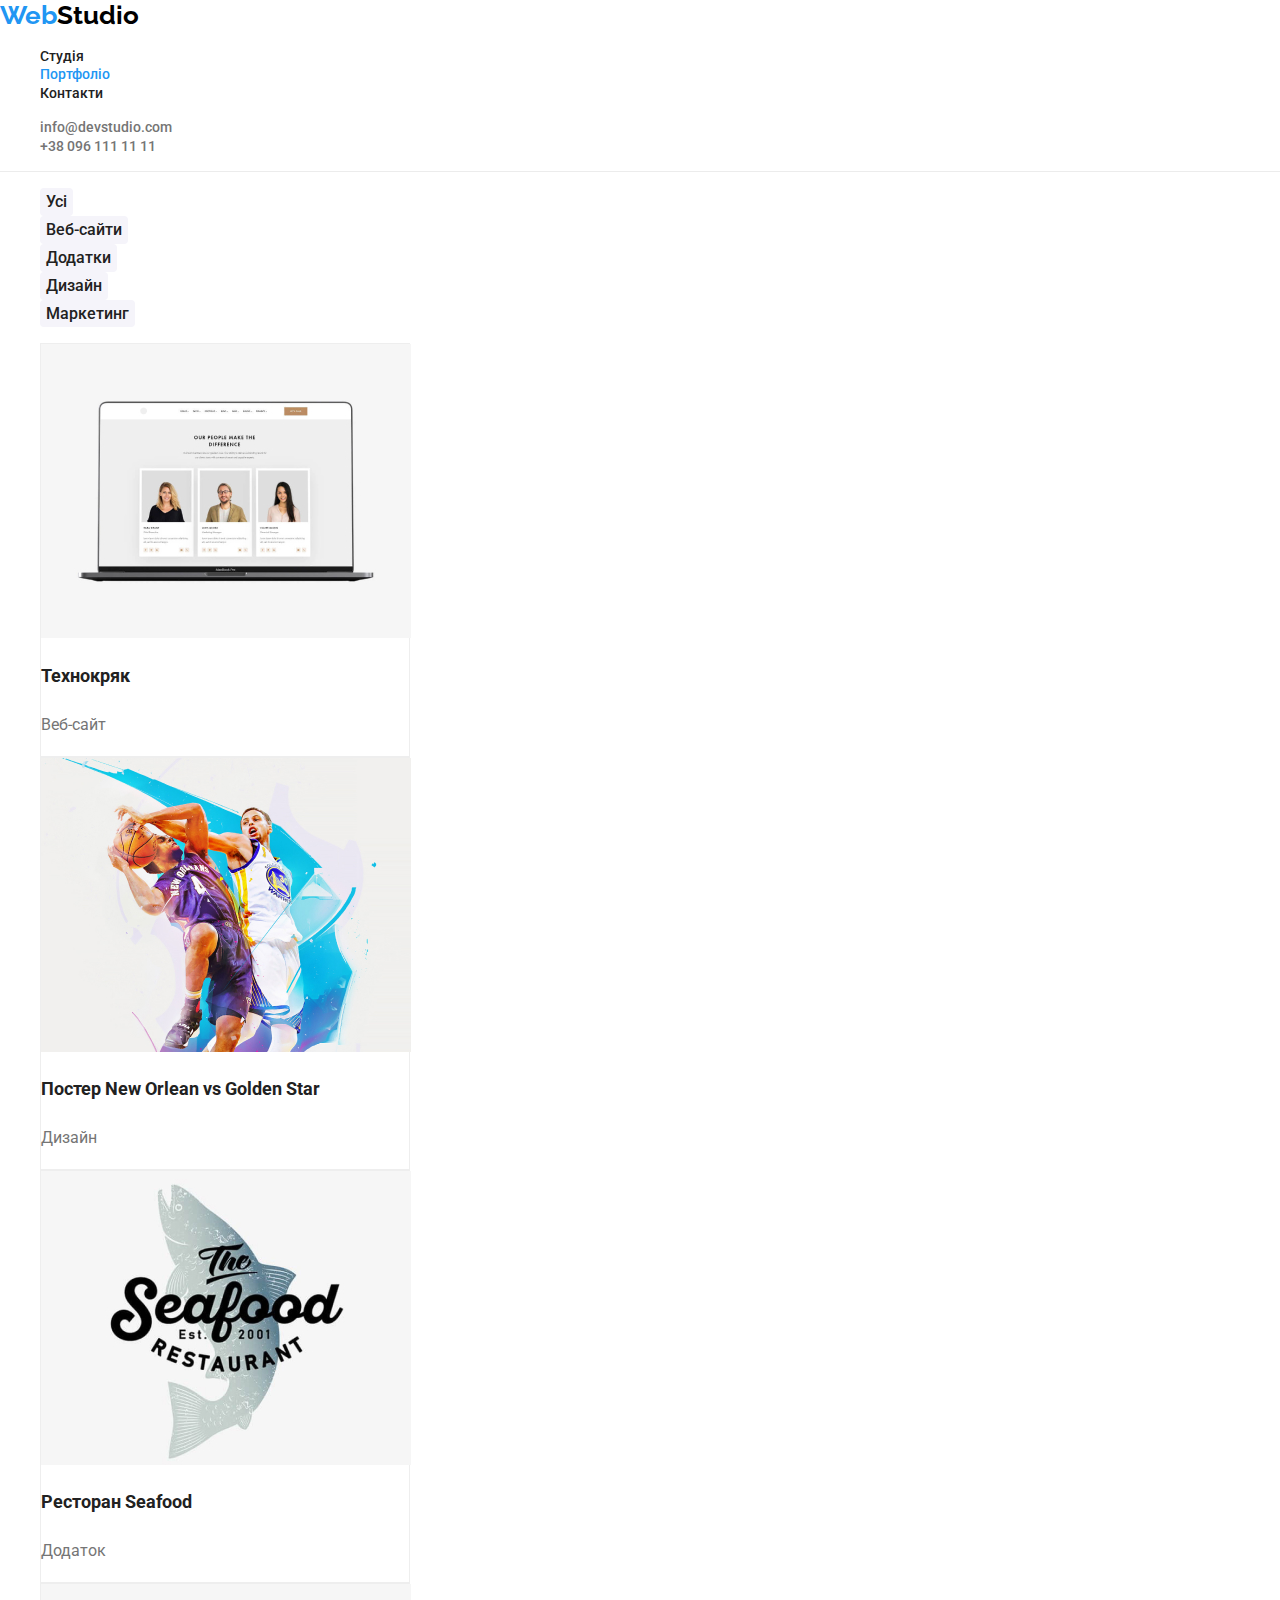
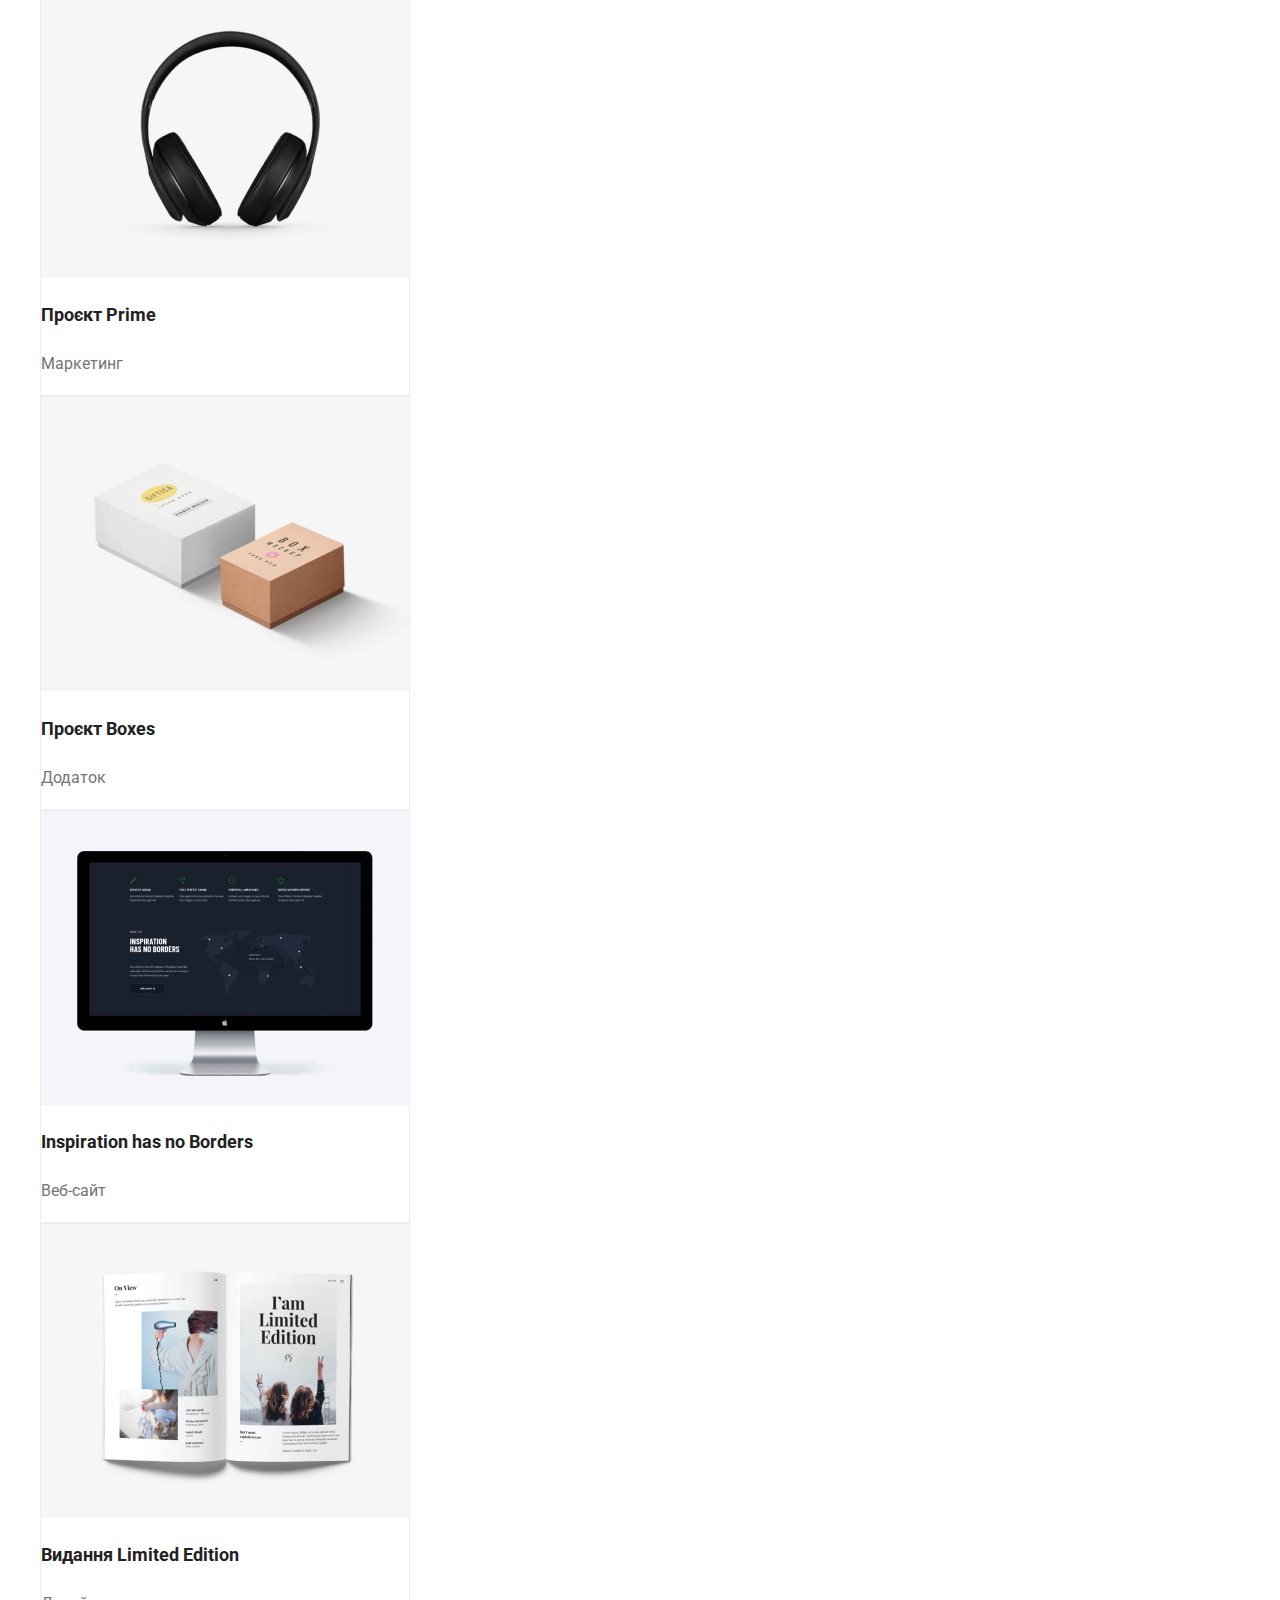
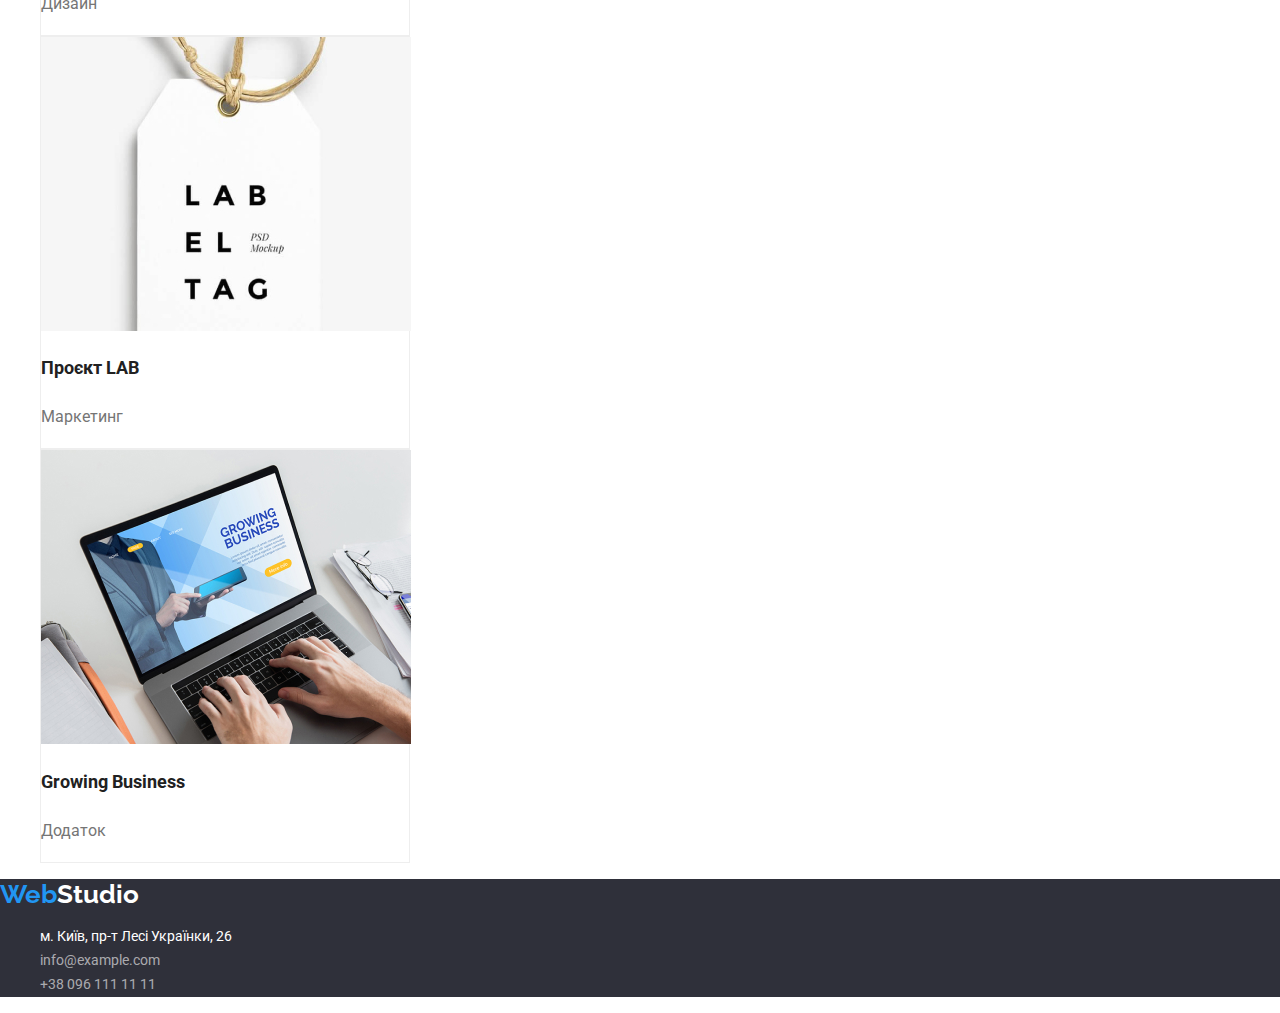
==== portfolio.html @ 89f5fe5b "Initial commit" ====
<!DOCTYPE html>
<html lang="en">
<head>
    <meta charset="UTF-8">
    <meta http-equiv="X-UA-Compatible" content="IE=edge">
    <meta name="viewport" content="width=device-width, initial-scale=1.0">
    <title>Домашня робота 2</title>

    <link rel="preconnect" href="https://fonts.googleapis.com">
    <link rel="preconnect" href="https://fonts.gstatic.com" crossorigin>
    <link href="https://fonts.googleapis.com/css2?family=Raleway:wght@700&family=Roboto:wght@400;500;700&display=swap" rel="stylesheet">

    <link rel="stylesheet" href="./css/normalize.css">

    <link rel="stylesheet" href="./css/portfolio.css">

</head>
<body class="page">
    <header class="header">
        <nav class="nav">
            <a href="" class="logo">Web<span class="logo-dot">Studio</span></a>
            <ul class="nav-site">
                <li><a href="./index.html" class="studio">Студія</a></li>
                <li><a href="./portfolio.html" class="portfolio">Портфоліо</a></li>
                <li><a href="" class="contacts">Контакти</a></li>
            </ul>
        </nav>
        <ul class="nav-address">
            <li><a href="mailto:info@devstudio.com" class="mail">info@devstudio.com</a></li>
            <li><a href="tel:+380961111111" class="tel">+38 096 111 11 11</a></li>

        </ul>
    </header>
    <main>
        <section class="section">
            <h1 hidden>Види робіт</h1>
         
            <ul class="ul-button">
                <li><button type="button" class="button">Усі</button></li>
                <li><button type="button" class="button">Веб-сайти</button></li>
                <li><button type="button" class="button">Додатки</button></li>
                <li><button type="button" class="button">Дизайн</button></li>
                <li><button type="button" class="button">Маркетинг</button></li>
            </ul>
         
            <ul class="ul-container">
                <li class="container">
                    <a href="" class="link">
                        <img src="./img/технокряк.jpg" alt="технокряк" width="370" class="img">
                        <h2 class="title">Технокряк</h2>
                    <p class="text">Веб-сайт</p>
                    </a>
                </li>          
                <li class="container">
                    <a href="" class="link">
                        <img src="./img/new-orlean-vs-golden-star.jpg" alt="new-orlean-vs-golden-star" width="370">
                  
                        <h2 class="title">Постер New Orlean vs Golden Star</h2>
                    <p class="text">Дизайн</p>
                    </a>
                </li>
                <li class="container">
                    <a href="" class="link">
                        <img src="./img/seafood.jpg" alt="seafood" width="370">
                   
                        <h2 class="title">Ресторан Seafood</h2>
                    <p class="text">Додаток</p>
                    </a>
                </li>
                <li class="container">
                    <a href="" class="link">
                        <img src="./img/prime.jpg" alt="prime" width="370">
                  
                    <h2 class="title">Проєкт Prime</h2>
                    <p class="text">Маркетинг</p>
                    </a>
                </li>
                <li class="container">
                    <a href="" class="link">
                        <img src="./img/boxes.jpg" alt="boxes" width="370">
                        <h2 class="title">Проєкт Boxes</h2>
                    <p class="text">Додаток</p>
                    </a>
                </li>
                <li class="container">
                   <a href="" class="link">
                    <img src="./img/inspiration-has-no-borders.jpg" alt="inspiration-has-no-borders" width="370">
                        <h2 class="title">Inspiration has no Borders</h2>
                    <p class="text">Веб-сайт</p>
                   </a>
                </li>
                <li class="container">
                   <a href="" class="link">
                    <img src="./img/limited-edition.jpg" alt="limited-edition" width="370">
                        <h2 class="title">Видання Limited Edition</h2>
                    <p class="text">Дизайн</p>
                   </a>
                </li>
                <li class="container">
                   <a href="" class="link">
                    <img src="./img/lab.jpg" alt="lab" width="370">
                        <h2 class="title">Проєкт LAB</h2>
                    <p class="text">Маркетинг</p>
                   </a>
                </li>
                <li class="container">
                    <a href="" class="link">
                        <img src="./img/growing-business.jpg" alt="growing-business" width="370">
                        <h2 class="title">Growing Business</h2>
                    <p class="text">Додаток</p>
                    </a>
                </li>
            </ul>
    
        </section>
    </main>
    <footer class="footer">
            <a href="" class="logo-footer">Web<span class="logo-footer-dot">Studio</span></a>
   
            <address class="address">
                <ul>
                    <li><a href="https://goo.gl/maps/e5FUdV91e4QYrAdC9" target="_blank" rel="noopener noreferrer" class="maps">м. Київ, пр-т Лесі Українки, 26</a></li>
                    <li><a href="mailto:info@example.com" class="mailto">info@example.com</a></li>
                    <li><a href="tel:+380961111111" class="tell">+38 096 111 11 11</a></li>
                </ul>
            </address>
      
    </footer>
    
</body>
</html>
---- css/portfolio.css ----
:root {
    --primary-color: #212121;
    --secondary-color: #757575;
    --accent-color: #2196F3;
    --white-color: #FFFFFF;
    --black-color: #000000;

    --main-font: 'Roboto', sans-serif;
    --secondary-font:  'Raleway', sans-serif;

    --title-size: 36px;
    --text-size: 16px;
}

ul {
    list-style: none;
}

* {
    box-sizing: border-box;
}

.page {
    color: var(--primary-color);
    font-family: var(--main-font);
    font-size: var(--text-size);
}
/* header */
.header {
    border-bottom: 1px solid #ECECEC;  
}

.logo {
    color: var(--accent-color);
    text-decoration: none;
    font-family: var(--secondary-font);
    font-weight: 700;
    font-size: 26px;
    line-height: 1.19;   
}
.logo-dot {
    color: var(--black-color);
}

.studio {
    color: var(--primary-color);
    text-decoration: none;
    font-weight: 500;
    font-size: 14px;
    line-height: 1.14;
    
}
.studio:hover,
.studio:focus {
    color: #2196F3;
}

.portfolio {
    color: var(--accent-color);
    text-decoration: none;
    font-weight: 500;
    font-size: 14px;
    line-height: 1.14;
   
}
.portfolio:hover,
.portfolio:focus {
    color: blue;
}
.contacts {
    color: var(--primary-color);
    text-decoration: none;
    font-weight: 500;
    font-size: 14px;
    line-height: 1.14;
}
.contacts:hover,
.contacts:focus {
    color: #2196F3;
}


.mail {
    color: var(--secondary-color);
    text-decoration: none;
    font-weight: 500;
    font-size: 14px;
    line-height: 1.14;
   
}
.mail:hover,
.mail:focus {
    color:#2196F3;
}
.tel {
    color: var(--secondary-color);
    text-decoration: none;
    font-weight: 500;
    font-size: 14px;
    line-height: 1.14;
}
.tel:hover,
.tel:focus {
    color: #2196F3;
}
/* main */
.button {
   border: none;
   border-radius: 4px;
   color: var(--primary-color);
   background-color: #F5F4FA;
   font-weight: 500;
    font-size: 16px;
    line-height: 1.62;
    cursor: pointer;   
}
.button:hover,
.button:focus {
    color: var(--white-color);
    background-color: var(--accent-color);
}

/* перенос на новый ряд flex-wrap: wrap; */
.container {
    border: 1px solid #EEEEEE;
    width: 370px;  
}

.link {
    text-decoration: none;
}
.img {
    width: 370px;
    height: 294px;
}
.title {
    color: var(--primary-color);
    font-weight: 700;
    font-size: 18px;
    line-height: 2;
}
.text {
    color: var(--secondary-color);
   
    line-height: 1.87;
}

/* footer */
.footer {
    background-color: #2F303A;   
}

.logo-footer {
    color: var(--accent-color);
    text-decoration: none;
    font-family: var(--secondary-font);
    font-weight: 700;
    font-size: 26px;
    line-height: 1.19;
}
.logo-footer-dot {
    color: var(--white-color);
}

.address {
    font-style: normal;
}
.maps {
    color: var(--white-color);
    text-decoration: none;
 
    font-size: 14px;
    line-height: 1.71;
}
.mailto {
    color:  rgba(255, 255, 255, 0.6);
    text-decoration: none;
   
    font-size: 14px;
    line-height: 1.71;
}
.tell {
    color:  rgba(255, 255, 255, 0.6);
    text-decoration: none;
   
    font-size: 14px;
    line-height: 1.71;

}
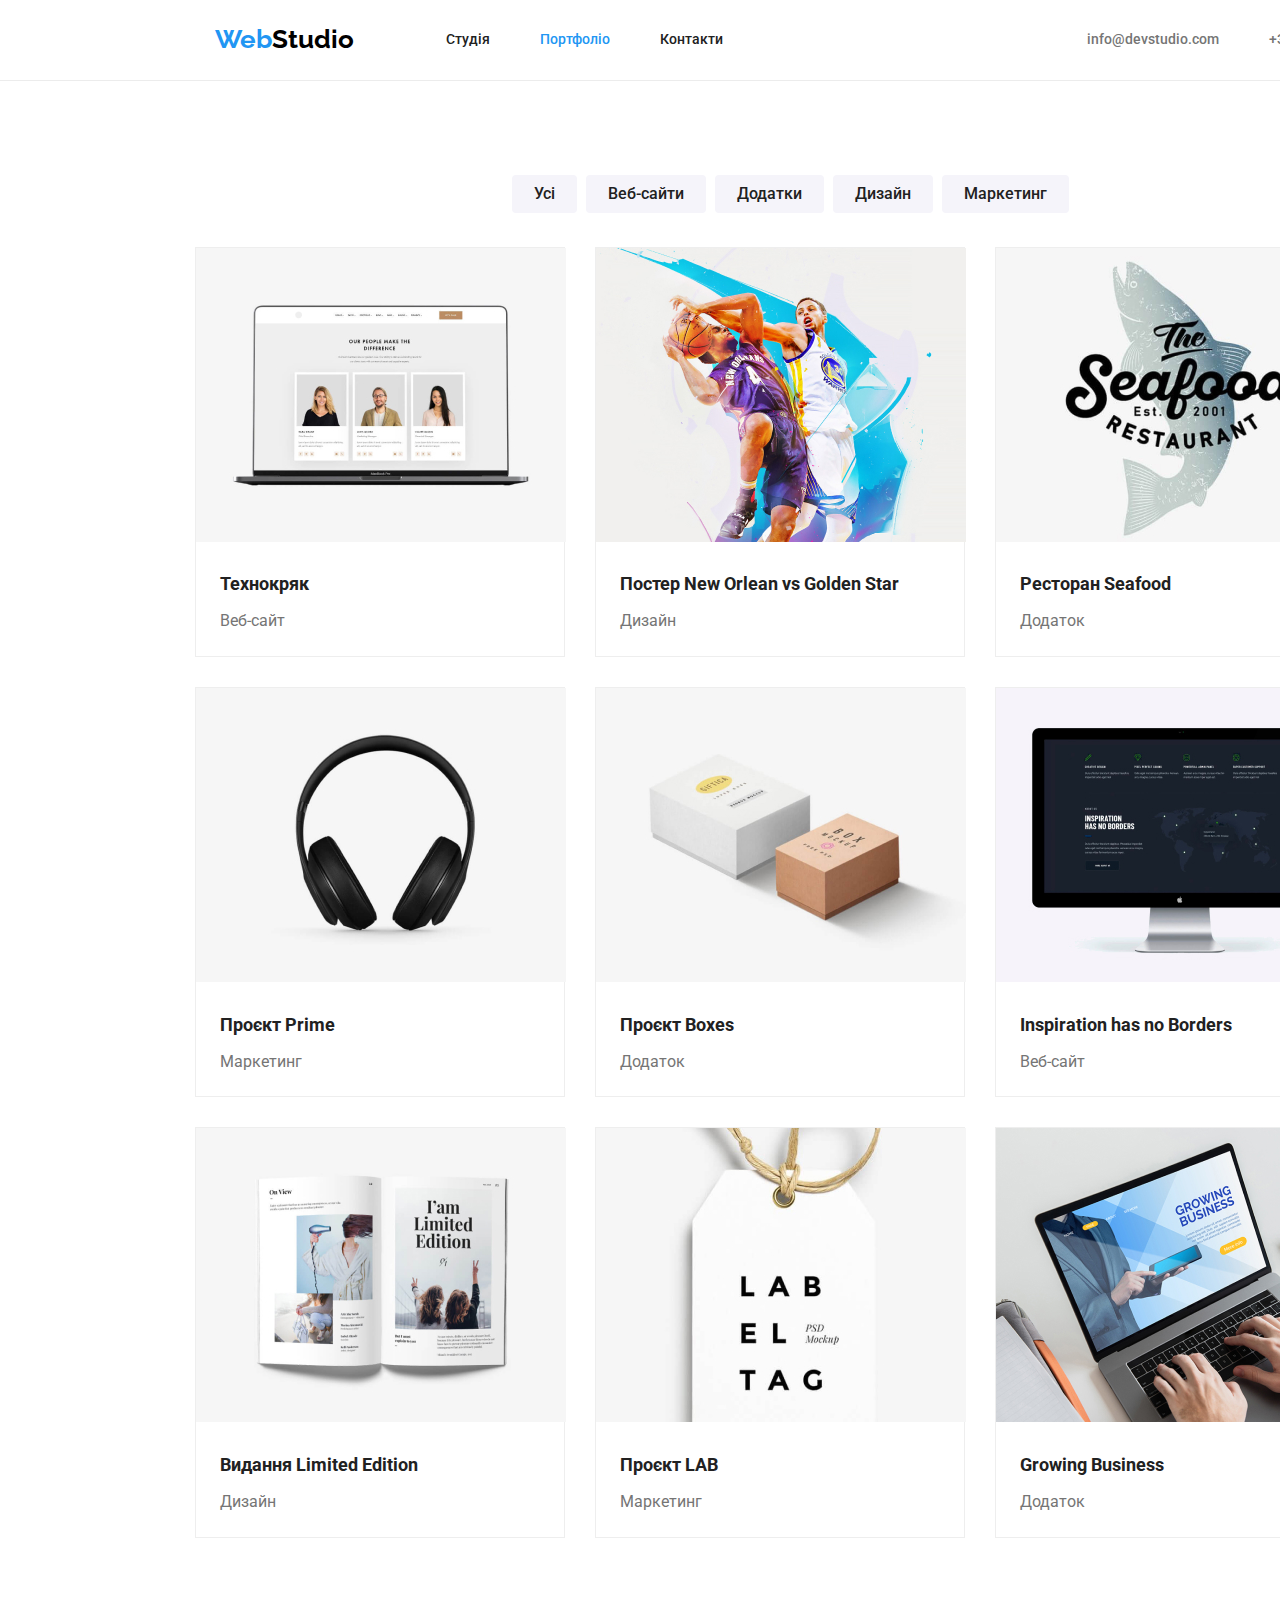
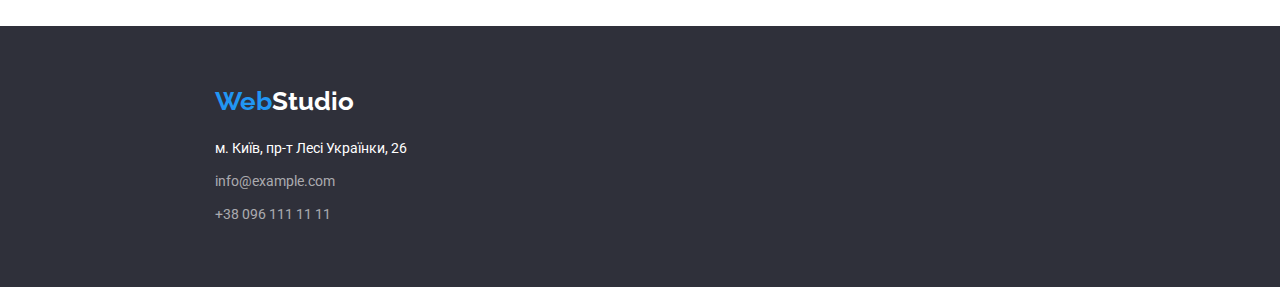
==== commit f6794fcb: "pазметка дз 3" ====
--- a/portfolio.html
+++ b/portfolio.html
@@ -10,7 +10,7 @@
     <link rel="preconnect" href="https://fonts.gstatic.com" crossorigin>
     <link href="https://fonts.googleapis.com/css2?family=Raleway:wght@700&family=Roboto:wght@400;500;700&display=swap" rel="stylesheet">
 
-    <link rel="stylesheet" href="./css/normalize.css">
+    <link rel="stylesheet" href="./css/modern-normalize.css">
 
     <link rel="stylesheet" href="./css/portfolio.css">
 
@@ -20,97 +20,119 @@
         <nav class="nav">
             <a href="" class="logo">Web<span class="logo-dot">Studio</span></a>
             <ul class="nav-site">
-                <li><a href="./index.html" class="studio">Студія</a></li>
-                <li><a href="./portfolio.html" class="portfolio">Портфоліо</a></li>
-                <li><a href="" class="contacts">Контакти</a></li>
+                <li class="item"><a href="./index.html" class="studio link">Студія</a></li>
+                <li class="item"><a href="./portfolio.html" class="portfolio link">Портфоліо</a></li>
+                <li class="item"><a href="" class="contacts link">Контакти</a></li>
             </ul>
         </nav>
         <ul class="nav-address">
-            <li><a href="mailto:info@devstudio.com" class="mail">info@devstudio.com</a></li>
-            <li><a href="tel:+380961111111" class="tel">+38 096 111 11 11</a></li>
+            <li class="item"><a href="mailto:info@devstudio.com" class="mail link">info@devstudio.com</a></li>
+            <li class="item"><a href="tel:+380961111111" class="tel link">+38 096 111 11 11</a></li>
 
         </ul>
     </header>
     <main>
         <section class="section">
             <h1 hidden>Види робіт</h1>
-         
-            <ul class="ul-button">
-                <li><button type="button" class="button">Усі</button></li>
-                <li><button type="button" class="button">Веб-сайти</button></li>
-                <li><button type="button" class="button">Додатки</button></li>
-                <li><button type="button" class="button">Дизайн</button></li>
-                <li><button type="button" class="button">Маркетинг</button></li>
-            </ul>
-         
-            <ul class="ul-container">
-                <li class="container">
-                    <a href="" class="link">
-                        <img src="./img/технокряк.jpg" alt="технокряк" width="370" class="img">
-                        <h2 class="title">Технокряк</h2>
-                    <p class="text">Веб-сайт</p>
-                    </a>
-                </li>          
-                <li class="container">
-                    <a href="" class="link">
-                        <img src="./img/new-orlean-vs-golden-star.jpg" alt="new-orlean-vs-golden-star" width="370">
-                  
-                        <h2 class="title">Постер New Orlean vs Golden Star</h2>
-                    <p class="text">Дизайн</p>
-                    </a>
-                </li>
-                <li class="container">
-                    <a href="" class="link">
-                        <img src="./img/seafood.jpg" alt="seafood" width="370">
-                   
-                        <h2 class="title">Ресторан Seafood</h2>
-                    <p class="text">Додаток</p>
-                    </a>
-                </li>
-                <li class="container">
-                    <a href="" class="link">
-                        <img src="./img/prime.jpg" alt="prime" width="370">
-                  
-                    <h2 class="title">Проєкт Prime</h2>
-                    <p class="text">Маркетинг</p>
-                    </a>
-                </li>
-                <li class="container">
-                    <a href="" class="link">
-                        <img src="./img/boxes.jpg" alt="boxes" width="370">
-                        <h2 class="title">Проєкт Boxes</h2>
-                    <p class="text">Додаток</p>
-                    </a>
-                </li>
-                <li class="container">
-                   <a href="" class="link">
-                    <img src="./img/inspiration-has-no-borders.jpg" alt="inspiration-has-no-borders" width="370">
-                        <h2 class="title">Inspiration has no Borders</h2>
-                    <p class="text">Веб-сайт</p>
-                   </a>
-                </li>
-                <li class="container">
-                   <a href="" class="link">
-                    <img src="./img/limited-edition.jpg" alt="limited-edition" width="370">
-                        <h2 class="title">Видання Limited Edition</h2>
-                    <p class="text">Дизайн</p>
-                   </a>
-                </li>
-                <li class="container">
-                   <a href="" class="link">
-                    <img src="./img/lab.jpg" alt="lab" width="370">
-                        <h2 class="title">Проєкт LAB</h2>
-                    <p class="text">Маркетинг</p>
-                   </a>
-                </li>
-                <li class="container">
-                    <a href="" class="link">
-                        <img src="./img/growing-business.jpg" alt="growing-business" width="370">
-                        <h2 class="title">Growing Business</h2>
-                    <p class="text">Додаток</p>
-                    </a>
-                </li>
-            </ul>
+            <div class="div-container">
+                <ul class="ul-button">
+                    <li class="item"><button type="button" class="button btn">Усі</button></li>
+                    <li class="item"><button type="button" class="button">Веб-сайти</button></li>
+                    <li class="item"><button type="button" class="button">Додатки</button></li>
+                    <li class="item"><button type="button" class="button">Дизайн</button></li>
+                    <li class="item"><button type="button" class="button">Маркетинг</button></li>
+                </ul>
+            </div>
+            <div class="div-container-two">
+                <ul class="ul-container">
+                    <li class="container">
+                        <a href="" class="link">
+                            <img src="./img/технокряк.jpg" alt="технокряк" width="370" class="img">
+                            <div class="title-text">
+                                <h2 class="title">Технокряк</h2>
+                                <p class="text">Веб-сайт</p>
+                            </div>
+                        
+                        </a>
+                    </li>          
+                    <li class="container">
+                        <a href="" class="link">
+                            <img src="./img/new-orlean-vs-golden-star.jpg" alt="new-orlean-vs-golden-star" width="370">
+                            <div class="title-text">
+                                <h2 class="title">Постер New Orlean vs Golden Star</h2>
+                            <p class="text">Дизайн</p>
+                            </div>
+                        </a>
+                    </li>
+                    <li class="container">
+                        <a href="" class="link">
+                            <img src="./img/seafood.jpg" alt="seafood" width="370">
+                            <div class="title-text">
+                                <h2 class="title">Ресторан Seafood</h2>
+                            <p class="text">Додаток</p>
+                            </div>
+                            
+                        </a>
+                    </li>
+                    <li class="container">
+                        <a href="" class="link">
+                            <img src="./img/prime.jpg" alt="prime" width="370">
+                      
+                        <div class="title-text">
+                            <h2 class="title">Проєкт Prime</h2>
+                        <p class="text">Маркетинг</p>
+                        </div>
+                        </a>
+                    </li>
+                    <li class="container">
+                        <a href="" class="link">
+                            <img src="./img/boxes.jpg" alt="boxes" width="370">
+                            <div class="title-text">
+                                <h2 class="title">Проєкт Boxes</h2>
+                            <p class="text">Додаток</p>
+                            </div>
+                        </a>
+                    </li>
+                    <li class="container">
+                       <a href="" class="link">
+                        <img src="./img/inspiration-has-no-borders.jpg" alt="inspiration-has-no-borders" width="370">
+                            <div class="title-text">
+                                <h2 class="title">Inspiration has no Borders</h2>
+                            <p class="text">Веб-сайт</p>
+                            </div>
+                       </a>
+                    </li>
+                    <li class="container">
+                       <a href="" class="link">
+                        <img src="./img/limited-edition.jpg" alt="limited-edition" width="370">
+                           <div class="title-text">
+                            <h2 class="title">Видання Limited Edition</h2>
+                            <p class="text">Дизайн</p>
+                           </div>
+                       </a>
+                    </li>
+                    <li class="container">
+                       <a href="" class="link">
+                        <img src="./img/lab.jpg" alt="lab" width="370">
+                            <div class="title-text">
+                                <h2 class="title">Проєкт LAB</h2>
+                            <p class="text">Маркетинг</p>
+                            </div>
+                       </a>
+                    </li>
+                    <li class="container">
+                        <a href="" class="link">
+                            <img src="./img/growing-business.jpg" alt="growing-business" width="370">
+                           <div class="title-text">
+                            <h2 class="title">Growing Business</h2>
+                            <p class="text">Додаток</p>
+                           </div>
+                        </a>
+                    </li>
+                </ul>
+            </div>
+            
+          
     
         </section>
     </main>
--- a/css/portfolio.css
+++ b/css/portfolio.css
@@ -14,11 +14,19 @@
 
 ul {
     list-style: none;
-}
-
-* {
+    padding: 0;
+    margin: 0;
+}
+
+/* reset */
+h2,
+p {
+    margin: 0;
+}
+
+/* * {
     box-sizing: border-box;
-}
+} */
 
 .page {
     color: var(--primary-color);
@@ -27,7 +35,16 @@
 }
 /* header */
 .header {
-    border-bottom: 1px solid #ECECEC;  
+    border-bottom: 1px solid #ECECEC;
+    width: 1600px;
+    display: flex;
+    padding-left: 215px;
+    padding-right: 215px;
+    margin-bottom: 94px;
+      
+}
+.nav {
+    display: flex;
 }
 
 .logo {
@@ -36,10 +53,26 @@
     font-family: var(--secondary-font);
     font-weight: 700;
     font-size: 26px;
-    line-height: 1.19;   
+    line-height: 1.19;
+    
+    display: block;
+    padding-top: 24px;
+    padding-bottom: 25px;
 }
 .logo-dot {
     color: var(--black-color);
+}
+.nav-site {
+    display: flex;
+    margin-left: 92px;
+}
+.nav-site .item + .item {
+    margin-left: 50px;
+}
+.nav-site .link {
+    display: block;
+    padding-top: 32px;
+    padding-bottom: 32px;
 }
 
 .studio {
@@ -77,8 +110,21 @@
 .contacts:hover,
 .contacts:focus {
     color: #2196F3;
-}
-
+    
+}
+
+.nav-address {
+    display: flex;
+    margin-left: auto;
+}
+.nav-address .item + .item {
+    margin-left: 50px;
+}
+.nav-address .link {
+    display: block;
+    padding-top: 32px;
+    padding-bottom: 32px;
+}
 
 .mail {
     color: var(--secondary-color);
@@ -104,6 +150,28 @@
     color: #2196F3;
 }
 /* main */
+.section {
+    width: 1600px;   
+}
+.div-container {
+    width: 560px;
+    display: flex;
+    margin-left: 512px;
+    margin-right: 513px;
+    margin-bottom: 34px;  
+}
+.ul-button {
+    display: flex;
+
+}
+.ul-button .item + .item {
+    margin-left: 9px;
+}
+
+.button .btn {
+    padding: 6px 25px;
+}
+
 .button {
    border: none;
    border-radius: 4px;
@@ -112,18 +180,37 @@
    font-weight: 500;
     font-size: 16px;
     line-height: 1.62;
-    cursor: pointer;   
+    cursor: pointer;
+    padding: 6px 22px;  
 }
 .button:hover,
 .button:focus {
     color: var(--white-color);
     background-color: var(--accent-color);
 }
+.div-container-two {
+    width: 1173px;
+    margin-left: 195px;
+    margin-right: 235px;
+    margin-bottom: 88px;
+}
+.ul-container {
+    display: flex;
+    flex-wrap: wrap;
+}
 
 /* перенос на новый ряд flex-wrap: wrap; */
 .container {
     border: 1px solid #EEEEEE;
-    width: 370px;  
+    width: 370px;
+    margin-right: 30px;
+    margin-bottom: 30px;  
+}
+.container:nth-child(3n) {
+    margin-right: 0;
+}
+.container:nth-last-child(-n + 3) {
+    margin-bottom: 0;
 }
 
 .link {
@@ -133,11 +220,15 @@
     width: 370px;
     height: 294px;
 }
+.title-text {
+    padding: 20px 24px;
+}
 .title {
     color: var(--primary-color);
     font-weight: 700;
     font-size: 18px;
     line-height: 2;
+    margin-bottom: 4px;
 }
 .text {
     color: var(--secondary-color);
@@ -147,7 +238,8 @@
 
 /* footer */
 .footer {
-    background-color: #2F303A;   
+    background-color: #2F303A;
+    width: 1600px;   
 }
 
 .logo-footer {
@@ -157,6 +249,11 @@
     font-weight: 700;
     font-size: 26px;
     line-height: 1.19;
+
+    display: block;
+    padding-top: 60px;
+    padding-left: 215px;
+    margin-bottom: 20px;
 }
 .logo-footer-dot {
     color: var(--white-color);
@@ -164,6 +261,8 @@
 
 .address {
     font-style: normal;
+    padding-left: 215px;
+    padding-bottom: 60px;
 }
 .maps {
     color: var(--white-color);
@@ -171,6 +270,9 @@
  
     font-size: 14px;
     line-height: 1.71;
+
+    margin-bottom: 9px;
+    display: block; 
 }
 .mailto {
     color:  rgba(255, 255, 255, 0.6);
@@ -178,6 +280,9 @@
    
     font-size: 14px;
     line-height: 1.71;
+
+    margin-bottom: 9px;
+    display: block; 
 }
 .tell {
     color:  rgba(255, 255, 255, 0.6);
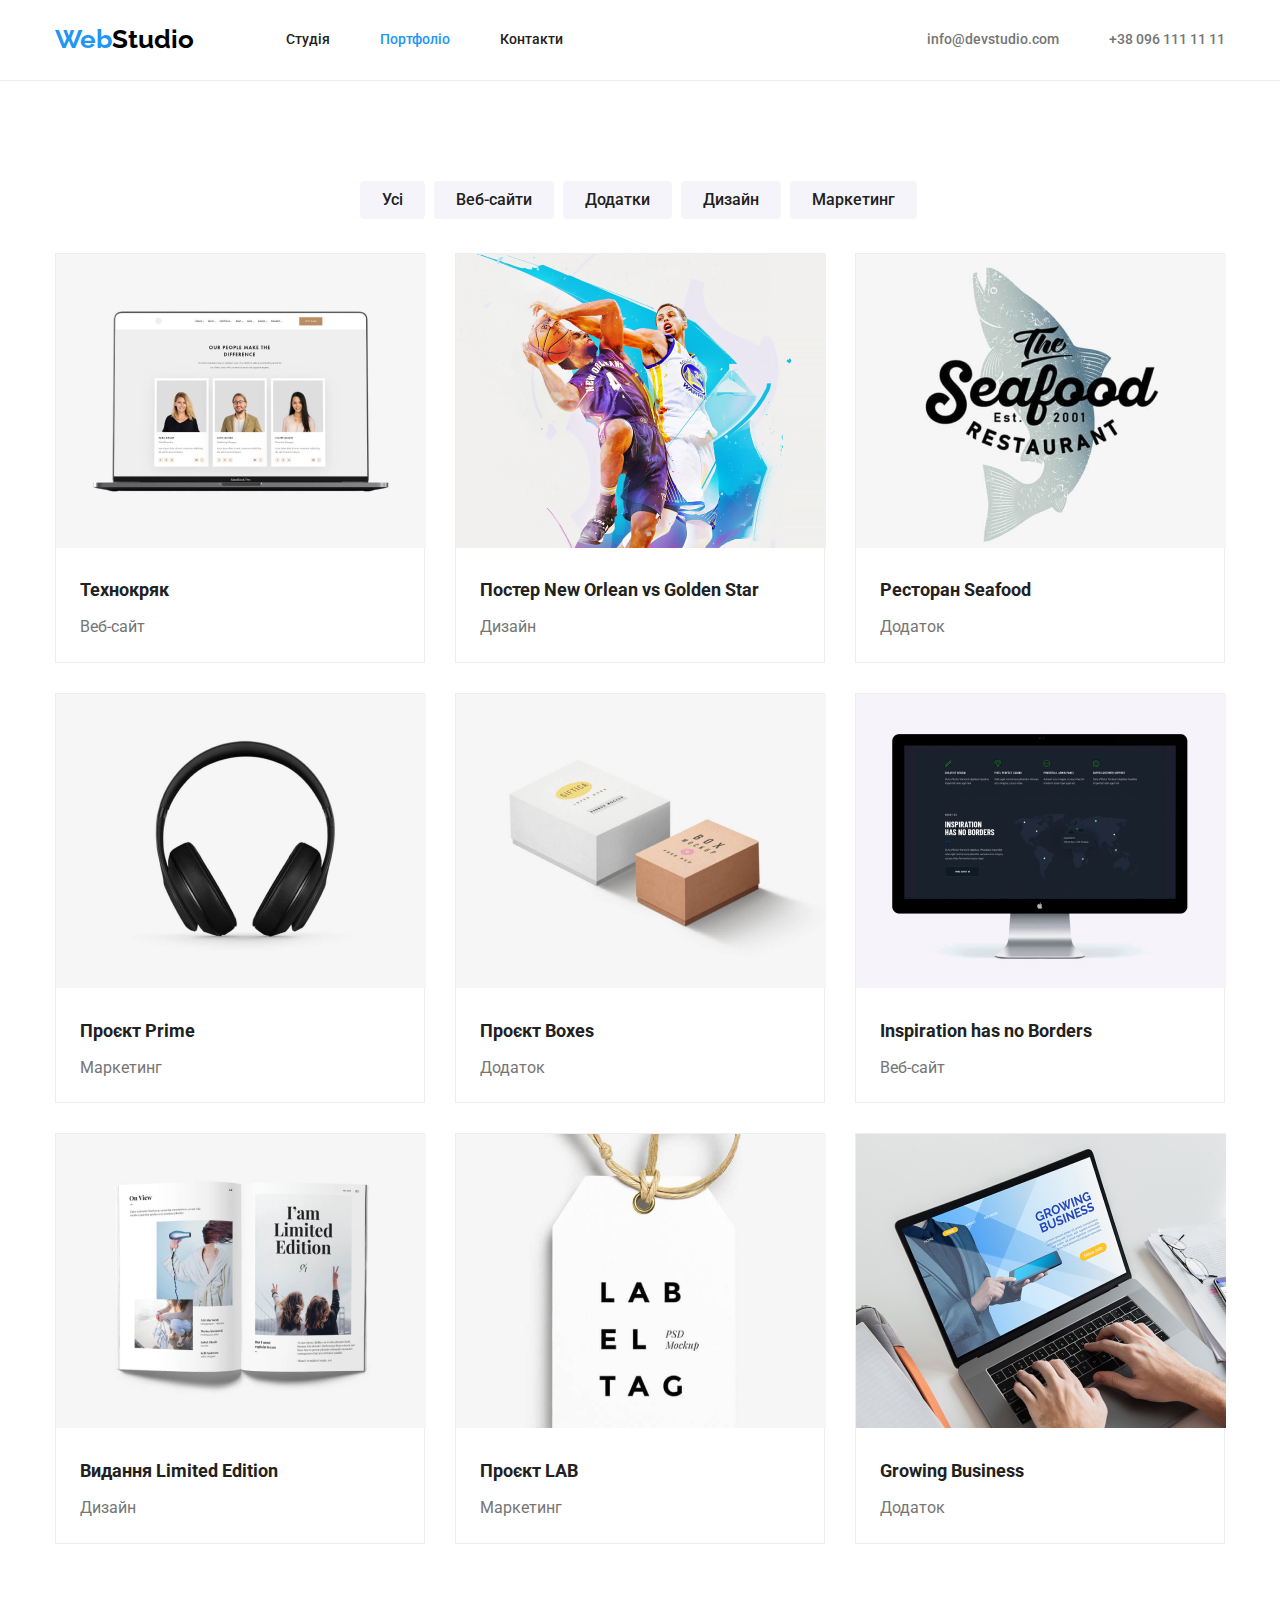
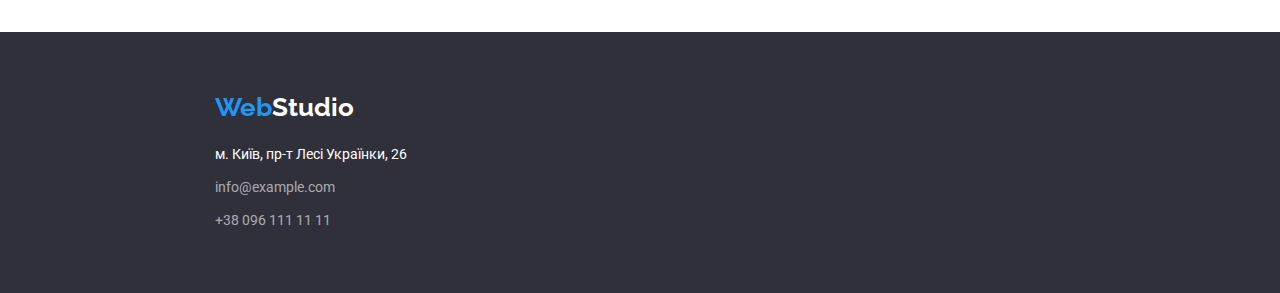
==== commit 8c10b187: "изменения после проверки" ====
--- a/portfolio.html
+++ b/portfolio.html
@@ -17,6 +17,7 @@
 </head>
 <body class="page">
     <header class="header">
+        <div class="container-header">
         <nav class="nav">
             <a href="" class="logo">Web<span class="logo-dot">Studio</span></a>
             <ul class="nav-site">
@@ -30,6 +31,7 @@
             <li class="item"><a href="tel:+380961111111" class="tel link">+38 096 111 11 11</a></li>
 
         </ul>
+        </div>
     </header>
     <main>
         <section class="section">
@@ -137,6 +139,7 @@
         </section>
     </main>
     <footer class="footer">
+        <div class="container-footer">
             <a href="" class="logo-footer">Web<span class="logo-footer-dot">Studio</span></a>
    
             <address class="address">
@@ -146,7 +149,7 @@
                     <li><a href="tel:+380961111111" class="tell">+38 096 111 11 11</a></li>
                 </ul>
             </address>
-      
+        </div>    
     </footer>
     
 </body>
--- a/css/portfolio.css
+++ b/css/portfolio.css
@@ -36,12 +36,15 @@
 /* header */
 .header {
     border-bottom: 1px solid #ECECEC;
-    width: 1600px;
-    display: flex;
-    padding-left: 215px;
-    padding-right: 215px;
-    margin-bottom: 94px;
-      
+    margin-bottom: 100px;     
+}
+
+.container-header {
+    width: 1200px;
+    padding-left: 15px;
+    padding-right: 15px;
+    margin: 0 auto;
+    display: flex;
 }
 .nav {
     display: flex;
@@ -150,20 +153,18 @@
     color: #2196F3;
 }
 /* main */
-.section {
-    width: 1600px;   
-}
+
 .div-container {
     width: 560px;
     display: flex;
-    margin-left: 512px;
-    margin-right: 513px;
+   margin: 0 auto;
     margin-bottom: 34px;  
 }
+
 .ul-button {
     display: flex;
-
-}
+}
+
 .ul-button .item + .item {
     margin-left: 9px;
 }
@@ -188,10 +189,11 @@
     color: var(--white-color);
     background-color: var(--accent-color);
 }
+
 .div-container-two {
-    width: 1173px;
-    margin-left: 195px;
-    margin-right: 235px;
+    width: 1200px;
+   margin: 0 auto;
+   padding: 0 15px;
     margin-bottom: 88px;
 }
 .ul-container {
@@ -239,7 +241,12 @@
 /* footer */
 .footer {
     background-color: #2F303A;
-    width: 1600px;   
+    padding-top: 60px;
+    padding-bottom: 60px;
+}
+
+.container-footer {
+    padding-left: 215px;
 }
 
 .logo-footer {
@@ -251,8 +258,6 @@
     line-height: 1.19;
 
     display: block;
-    padding-top: 60px;
-    padding-left: 215px;
     margin-bottom: 20px;
 }
 .logo-footer-dot {
@@ -261,9 +266,8 @@
 
 .address {
     font-style: normal;
-    padding-left: 215px;
-    padding-bottom: 60px;
-}
+}
+
 .maps {
     color: var(--white-color);
     text-decoration: none;
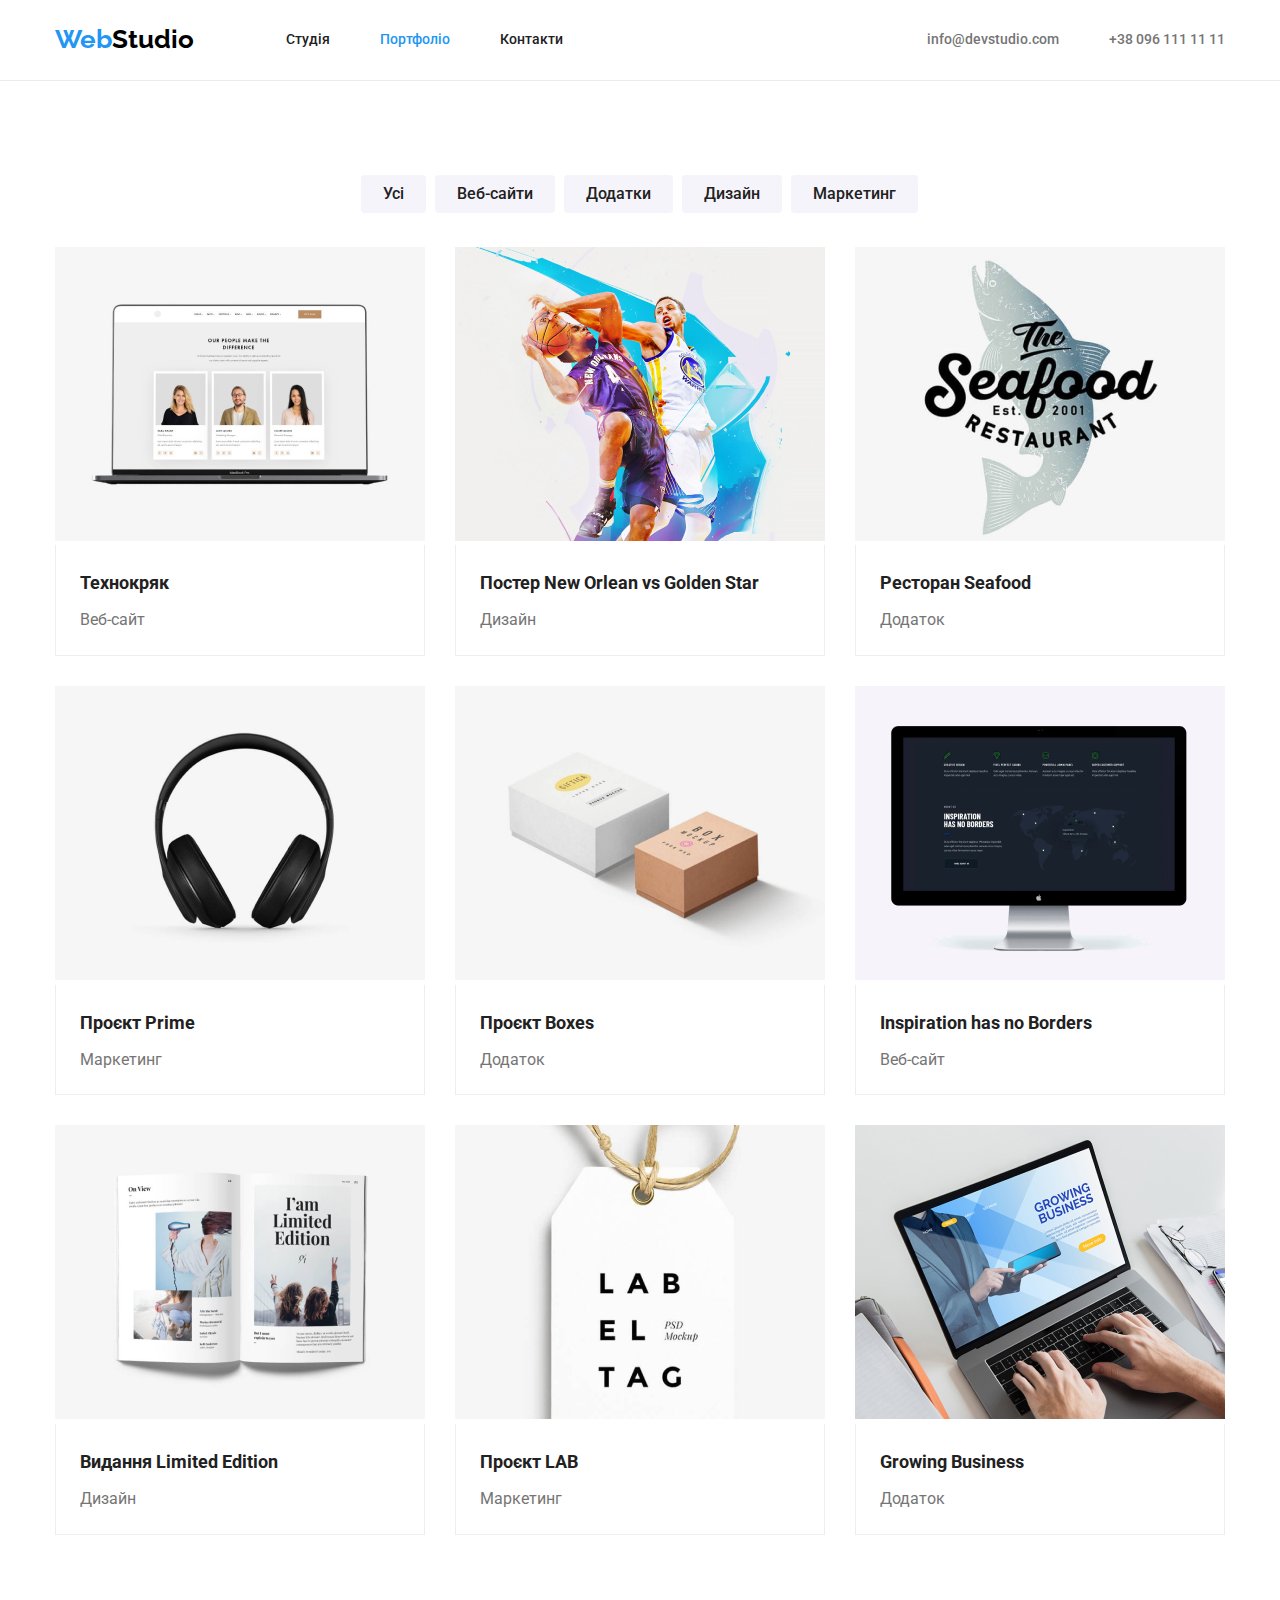
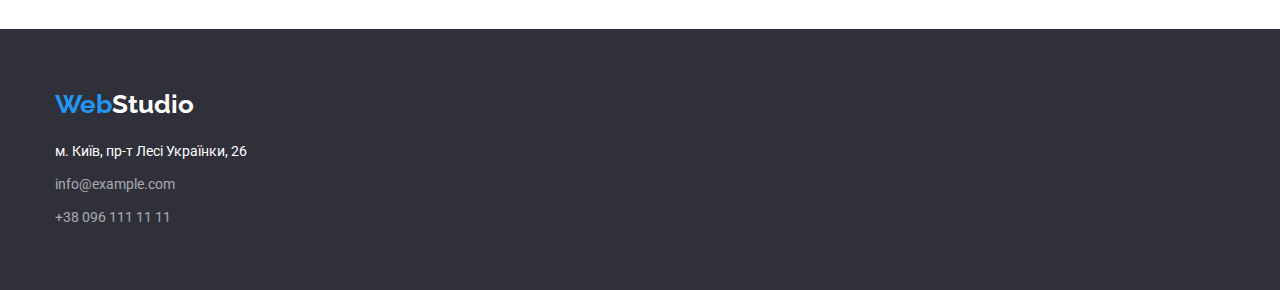
==== commit d92030be: "изменения 2 после проверки" ====
--- a/portfolio.html
+++ b/portfolio.html
@@ -36,7 +36,7 @@
     <main>
         <section class="section">
             <h1 hidden>Види робіт</h1>
-            <div class="div-container">
+            <div class="container">
                 <ul class="ul-button">
                     <li class="item"><button type="button" class="button btn">Усі</button></li>
                     <li class="item"><button type="button" class="button">Веб-сайти</button></li>
@@ -44,10 +44,10 @@
                     <li class="item"><button type="button" class="button">Дизайн</button></li>
                     <li class="item"><button type="button" class="button">Маркетинг</button></li>
                 </ul>
-            </div>
-            <div class="div-container-two">
+            
+            
                 <ul class="ul-container">
-                    <li class="container">
+                    <li class="li-container">
                         <a href="" class="link">
                             <img src="./img/технокряк.jpg" alt="технокряк" width="370" class="img">
                             <div class="title-text">
@@ -57,7 +57,7 @@
                         
                         </a>
                     </li>          
-                    <li class="container">
+                    <li class="li-container">
                         <a href="" class="link">
                             <img src="./img/new-orlean-vs-golden-star.jpg" alt="new-orlean-vs-golden-star" width="370">
                             <div class="title-text">
@@ -66,7 +66,7 @@
                             </div>
                         </a>
                     </li>
-                    <li class="container">
+                    <li class="li-container">
                         <a href="" class="link">
                             <img src="./img/seafood.jpg" alt="seafood" width="370">
                             <div class="title-text">
@@ -76,7 +76,7 @@
                             
                         </a>
                     </li>
-                    <li class="container">
+                    <li class="li-container">
                         <a href="" class="link">
                             <img src="./img/prime.jpg" alt="prime" width="370">
                       
@@ -86,7 +86,7 @@
                         </div>
                         </a>
                     </li>
-                    <li class="container">
+                    <li class="li-container">
                         <a href="" class="link">
                             <img src="./img/boxes.jpg" alt="boxes" width="370">
                             <div class="title-text">
@@ -95,7 +95,7 @@
                             </div>
                         </a>
                     </li>
-                    <li class="container">
+                    <li class="li-container">
                        <a href="" class="link">
                         <img src="./img/inspiration-has-no-borders.jpg" alt="inspiration-has-no-borders" width="370">
                             <div class="title-text">
@@ -104,7 +104,7 @@
                             </div>
                        </a>
                     </li>
-                    <li class="container">
+                    <li class="li-container">
                        <a href="" class="link">
                         <img src="./img/limited-edition.jpg" alt="limited-edition" width="370">
                            <div class="title-text">
@@ -113,16 +113,16 @@
                            </div>
                        </a>
                     </li>
-                    <li class="container">
+                    <li class="li-container">
                        <a href="" class="link">
-                        <img src="./img/lab.jpg" alt="lab" width="370">
+                        <img src="./img/lab.jpg" alt="lab" width="370" class="img">
                             <div class="title-text">
                                 <h2 class="title">Проєкт LAB</h2>
                             <p class="text">Маркетинг</p>
                             </div>
                        </a>
                     </li>
-                    <li class="container">
+                    <li class="li-container">
                         <a href="" class="link">
                             <img src="./img/growing-business.jpg" alt="growing-business" width="370">
                            <div class="title-text">
@@ -139,13 +139,13 @@
         </section>
     </main>
     <footer class="footer">
-        <div class="container-footer">
+        <div class="container">
             <a href="" class="logo-footer">Web<span class="logo-footer-dot">Studio</span></a>
    
             <address class="address">
-                <ul>
-                    <li><a href="https://goo.gl/maps/e5FUdV91e4QYrAdC9" target="_blank" rel="noopener noreferrer" class="maps">м. Київ, пр-т Лесі Українки, 26</a></li>
-                    <li><a href="mailto:info@example.com" class="mailto">info@example.com</a></li>
+                <ul class="address-item">
+                    <li class="item"><a href="https://goo.gl/maps/e5FUdV91e4QYrAdC9" target="_blank" rel="noopener noreferrer" class="maps">м. Київ, пр-т Лесі Українки, 26</a></li>
+                    <li class="item"><a href="mailto:info@example.com" class="mailto">info@example.com</a></li>
                     <li><a href="tel:+380961111111" class="tell">+38 096 111 11 11</a></li>
                 </ul>
             </address>
--- a/css/portfolio.css
+++ b/css/portfolio.css
@@ -36,7 +36,7 @@
 /* header */
 .header {
     border-bottom: 1px solid #ECECEC;
-    margin-bottom: 100px;     
+    /* margin-bottom: 100px;      */
 }
 
 .container-header {
@@ -154,15 +154,24 @@
 }
 /* main */
 
-.div-container {
-    width: 560px;
-    display: flex;
-   margin: 0 auto;
-    margin-bottom: 34px;  
+.section {
+    padding-top: 94px;
+    padding-bottom: 94px;
+}
+
+.container {
+    width: 1200px;
+    margin: 0 auto;
+    padding: 0 15px;
 }
 
 .ul-button {
     display: flex;
+    margin-bottom: 34px;
+    width: 558px;
+    margin-left: auto;
+    margin-right: auto;
+    
 }
 
 .ul-button .item + .item {
@@ -190,28 +199,24 @@
     background-color: var(--accent-color);
 }
 
-.div-container-two {
-    width: 1200px;
-   margin: 0 auto;
-   padding: 0 15px;
-    margin-bottom: 88px;
-}
+
 .ul-container {
     display: flex;
     flex-wrap: wrap;
 }
 
 /* перенос на новый ряд flex-wrap: wrap; */
-.container {
-    border: 1px solid #EEEEEE;
+.li-container {
     width: 370px;
     margin-right: 30px;
     margin-bottom: 30px;  
 }
-.container:nth-child(3n) {
+
+.li-container:nth-child(3n) {
     margin-right: 0;
 }
-.container:nth-last-child(-n + 3) {
+
+.li-container:nth-last-child(-n + 3) {
     margin-bottom: 0;
 }
 
@@ -223,6 +228,10 @@
     height: 294px;
 }
 .title-text {
+    border-left: 1px solid #EEEEEE;
+    border-bottom: 1px solid #EEEEEE;
+    border-right: 1px solid #EEEEEE;
+   
     padding: 20px 24px;
 }
 .title {
@@ -245,10 +254,6 @@
     padding-bottom: 60px;
 }
 
-.container-footer {
-    padding-left: 215px;
-}
-
 .logo-footer {
     color: var(--accent-color);
     text-decoration: none;
@@ -268,31 +273,45 @@
     font-style: normal;
 }
 
+.address-item .item {
+    margin-bottom: 9px;
+}
+
 .maps {
     color: var(--white-color);
     text-decoration: none;
  
     font-size: 14px;
     line-height: 1.71;
-
-    margin-bottom: 9px;
-    display: block; 
-}
+}
+
+.maps:hover,
+.maps:focus {
+    color: #2196F3;
+}
+
 .mailto {
     color:  rgba(255, 255, 255, 0.6);
     text-decoration: none;
    
     font-size: 14px;
     line-height: 1.71;
-
-    margin-bottom: 9px;
-    display: block; 
-}
+}
+
+.mailto:hover,
+.mailto:focus {
+    color: #2196F3;
+}
+
 .tell {
     color:  rgba(255, 255, 255, 0.6);
     text-decoration: none;
    
     font-size: 14px;
     line-height: 1.71;
-
+}
+
+.tell:hover,
+.tell:focus {
+    color: #2196F3;
 }